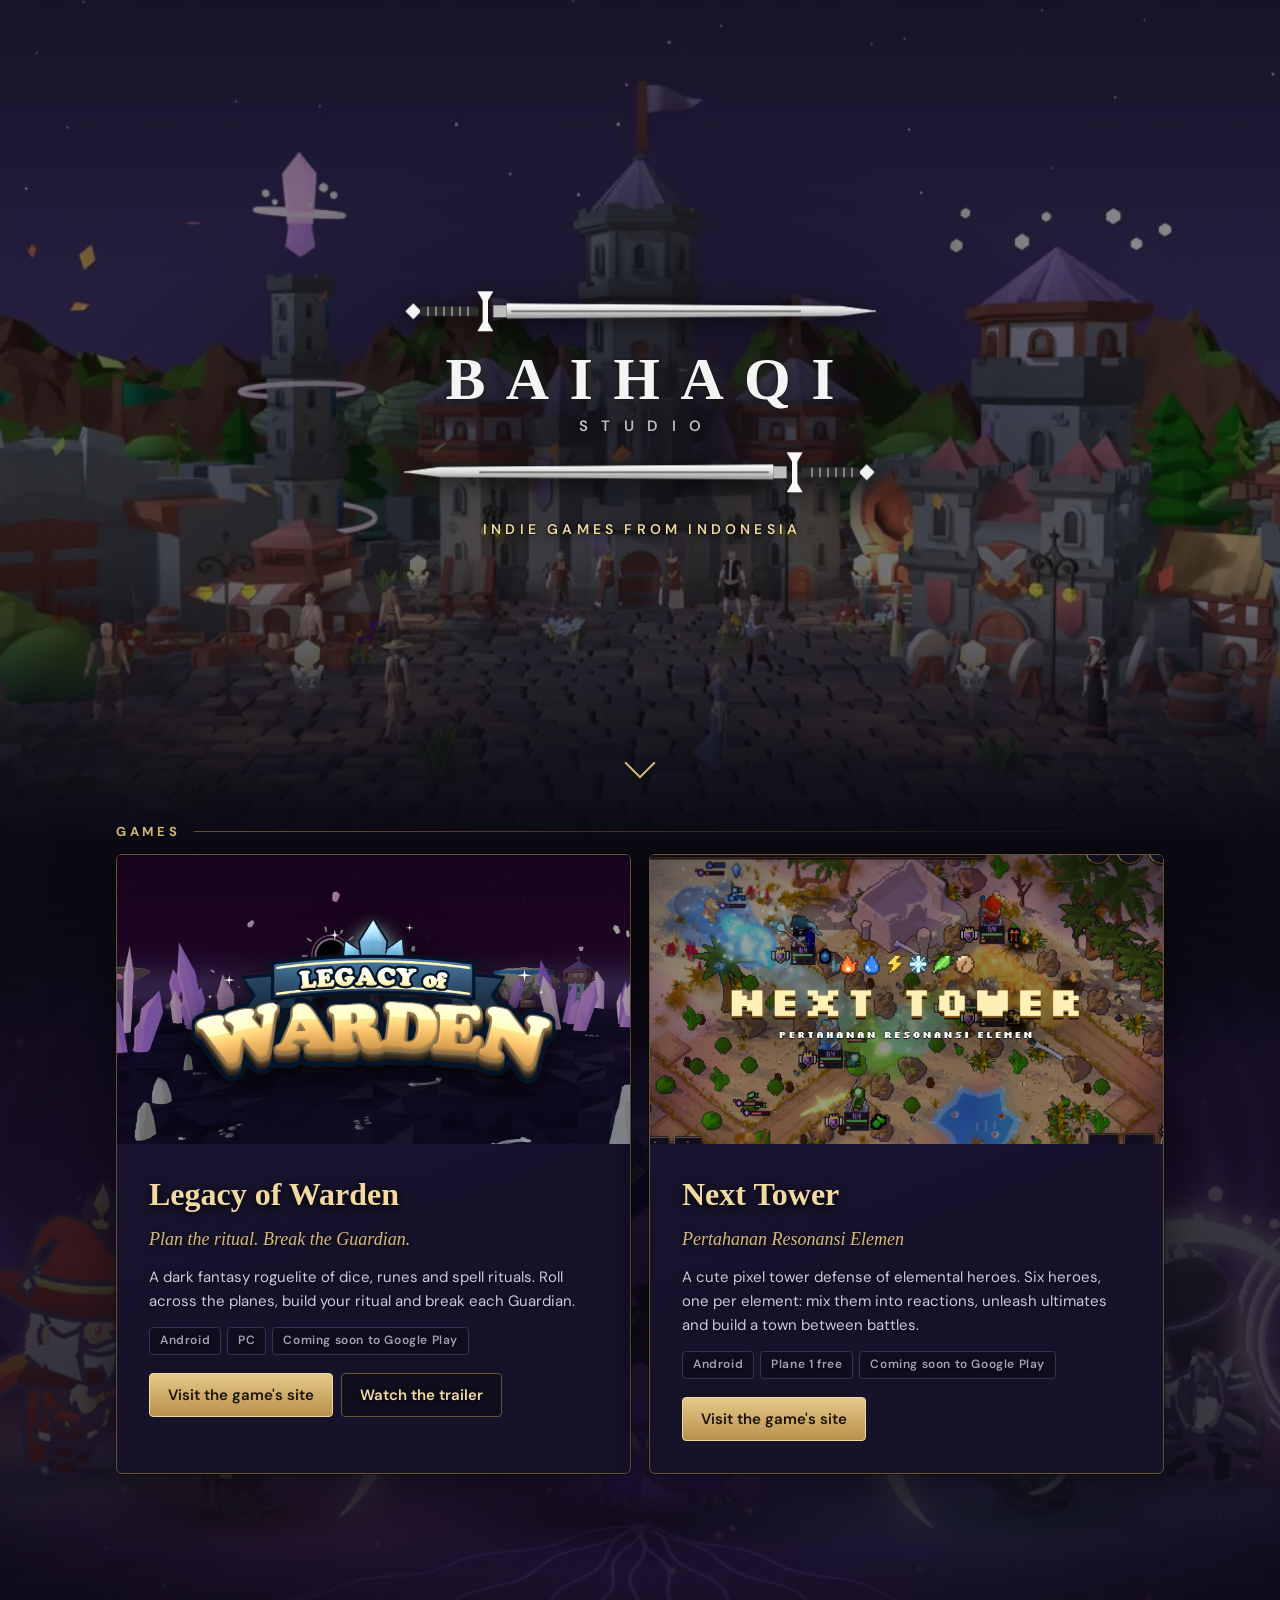
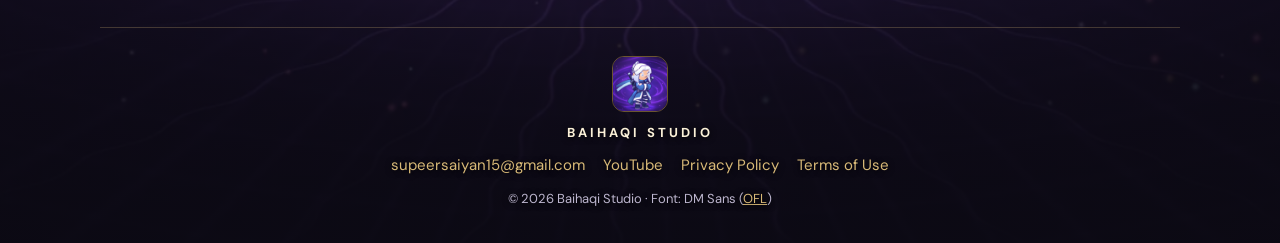
==== index.html @ f543f9a0 "Next Tower joins the games: a second card linking to its site The card shows a Plane 2 battle under " ====
<!doctype html>
<html lang="en">
<head>
<meta charset="utf-8">
<meta name="viewport" content="width=device-width, initial-scale=1, viewport-fit=cover">
<title>Baihaqi Studio</title>
<meta name="description" content="Baihaqi Studio is a solo indie game studio from Indonesia, the maker of Legacy of Warden, a dark fantasy roguelite of dice, runes and spell rituals for Android and PC, and Next Tower, a cute pixel tower defense of elemental heroes.">
<link rel="canonical" href="https://fighterloo.github.io/">
<meta name="theme-color" content="#0c0a14">
<meta property="og:site_name" content="Baihaqi Studio">
<meta property="og:title" content="Baihaqi Studio">
<meta property="og:description" content="A solo indie game studio from Indonesia, the maker of Legacy of Warden and Next Tower.">
<meta property="og:image" content="https://fighterloo.github.io/img/share.jpg">
<meta property="og:image:width" content="1200">
<meta property="og:image:height" content="630">
<meta property="og:url" content="https://fighterloo.github.io/">
<meta property="og:type" content="website">
<meta name="twitter:card" content="summary_large_image">
<meta name="twitter:title" content="Baihaqi Studio">
<meta name="twitter:image" content="https://fighterloo.github.io/img/share.jpg">
<link rel="icon" href="/favicon.ico" sizes="any">
<link rel="icon" href="/favicon-48x48.png" type="image/png" sizes="48x48">
<link rel="icon" href="/favicon-192x192.png" type="image/png" sizes="192x192">
<link rel="apple-touch-icon" href="/apple-touch-icon.png">
<link rel="preload" href="fonts/dmsans.woff2" as="font" type="font/woff2" crossorigin>
<link rel="stylesheet" href="css/site.css?v=202610311">
<script type="application/ld+json">
{
 "@context": "https://schema.org",
 "@graph": [
  {
   "@type": "WebSite",
   "@id": "https://fighterloo.github.io/#website",
   "name": "Baihaqi Studio",
   "url": "https://fighterloo.github.io/",
   "publisher": {"@id": "https://fighterloo.github.io/#org"}
  },
  {
   "@type": "Organization",
   "@id": "https://fighterloo.github.io/#org",
   "name": "Baihaqi Studio",
   "url": "https://fighterloo.github.io/",
   "logo": "https://fighterloo.github.io/img/logo.png",
   "email": "supeersaiyan15@gmail.com",
   "description": "A solo indie game studio from Indonesia.",
   "location": {"@type": "Place", "address": {"@type": "PostalAddress", "addressCountry": "ID"}},
   "sameAs": ["https://www.youtube.com/@baihaqimahbub15"]
  },
  {
   "@type": "VideoGame",
   "name": "Legacy of Warden",
   "url": "https://fighterloo.github.io/legacy-of-warden-site/",
   "image": "https://fighterloo.github.io/legacy-of-warden-site/img/art/share.jpg",
   "description": "Plan the ritual, break the Guardian. A dark fantasy roguelite of spells, runes and dice for Android and PC.",
   "gamePlatform": ["Android", "PC"],
   "author": {"@id": "https://fighterloo.github.io/#org"},
   "publisher": {"@id": "https://fighterloo.github.io/#org"}
  },
  {
   "@type": "VideoGame",
   "name": "Next Tower",
   "url": "https://fighterloo.github.io/next-tower-site/",
   "image": "https://fighterloo.github.io/next-tower-site/img/share.jpg",
   "description": "A cute pixel tower defense of elemental heroes: six heroes, one per element, element reactions, ultimates and a town to build.",
   "gamePlatform": ["Android"],
   "author": {"@id": "https://fighterloo.github.io/#org"},
   "publisher": {"@id": "https://fighterloo.github.io/#org"}
  }
 ]
}
</script>
</head>
<body>

<header class="hero lay-a">
  <video class="hero-art" src="media/moonhaven-loop.mp4" poster="img/moonhaven.webp" autoplay muted loop playsinline preload="auto" aria-hidden="true"></video>
  <div class="hero-text">
    <svg class="sword" viewBox="0 0 360 36" aria-hidden="true"><defs>
      <linearGradient id="sw1-steel" x1="0" y1="0" x2="0" y2="1"><stop offset="0" stop-color="#ffffff"/><stop offset=".5" stop-color="#d9d9d9"/><stop offset="1" stop-color="#8c8c8c"/></linearGradient>
      <linearGradient id="sw1-shine" x1="0" y1="0" x2="1" y2="0"><stop offset="0" stop-color="#fff" stop-opacity="0"/><stop offset=".5" stop-color="#fff" stop-opacity=".95"/><stop offset="1" stop-color="#fff" stop-opacity="0"/></linearGradient>
      <clipPath id="sw1-blade"><path d="M80 12.5 330 14.5 357 18 330 21.5 80 23.5Z"/></clipPath></defs>
      <g>
      <path d="M4 18 10 12 16 18 10 24Z" fill="#f2f2f2"/><rect x="15" y="14.5" width="44" height="7" rx="2" fill="#2e2e2e"/>
      <path d="M21 14.5v7M27 14.5v7M33 14.5v7M39 14.5v7M45 14.5v7M51 14.5v7" stroke="#8a8a8a" stroke-width="1.4"/>
      <path d="M58 3h12l-4 7v16l4 7H58l4-7V10Z" fill="#fafafa"/><rect x="70" y="13.5" width="10" height="9" fill="#bdbdbd"/>
      <path d="M80 12.5 330 14.5 357 18 330 21.5 80 23.5Z" fill="url(#sw1-steel)"/>
      <path d="M84 18H300" stroke="#7a7a7a" stroke-width="1.6" stroke-linecap="round"/><path d="M80 12.5 330 14.5 357 18" fill="none" stroke="#fff" stroke-width=".8"/>
      <g clip-path="url(#sw1-blade)"><rect class="glint" x="20" y="0" width="60" height="36" fill="url(#sw1-shine)"/></g></g></svg>
    <h1><span class="mark-name">Baihaqi</span> <span class="mark-sub">Studio</span></h1>
    <svg class="sword sword-r" viewBox="0 0 360 36" aria-hidden="true"><defs>
      <linearGradient id="sw2-steel" x1="0" y1="0" x2="0" y2="1"><stop offset="0" stop-color="#ffffff"/><stop offset=".5" stop-color="#d9d9d9"/><stop offset="1" stop-color="#8c8c8c"/></linearGradient>
      <linearGradient id="sw2-shine" x1="0" y1="0" x2="1" y2="0"><stop offset="0" stop-color="#fff" stop-opacity="0"/><stop offset=".5" stop-color="#fff" stop-opacity=".95"/><stop offset="1" stop-color="#fff" stop-opacity="0"/></linearGradient>
      <clipPath id="sw2-blade"><path d="M80 12.5 330 14.5 357 18 330 21.5 80 23.5Z"/></clipPath></defs>
      <g transform="matrix(-1 0 0 1 360 0)">
      <path d="M4 18 10 12 16 18 10 24Z" fill="#f2f2f2"/><rect x="15" y="14.5" width="44" height="7" rx="2" fill="#2e2e2e"/>
      <path d="M21 14.5v7M27 14.5v7M33 14.5v7M39 14.5v7M45 14.5v7M51 14.5v7" stroke="#8a8a8a" stroke-width="1.4"/>
      <path d="M58 3h12l-4 7v16l4 7H58l4-7V10Z" fill="#fafafa"/><rect x="70" y="13.5" width="10" height="9" fill="#bdbdbd"/>
      <path d="M80 12.5 330 14.5 357 18 330 21.5 80 23.5Z" fill="url(#sw2-steel)"/>
      <path d="M84 18H300" stroke="#7a7a7a" stroke-width="1.6" stroke-linecap="round"/><path d="M80 12.5 330 14.5 357 18" fill="none" stroke="#fff" stroke-width=".8"/>
      <g clip-path="url(#sw2-blade)"><rect class="glint" x="20" y="0" width="60" height="36" fill="url(#sw2-shine)"/></g></g></svg>
    <p>Indie games from Indonesia</p>
  </div>
  <a class="hero-down" href="#games" aria-label="Down to the games"></a>
</header>

<div class="lower">
<main>
  <section class="games-sec" id="games" aria-labelledby="games-title">
    <h2 class="label" id="games-title">Games</h2>
    <ul class="games">
      <li class="game">
        <a class="game-art" href="https://fighterloo.github.io/legacy-of-warden-site/" tabindex="-1" aria-hidden="true">
          <img class="game-bg" src="img/game-art.webp" alt="" width="1600" height="928" loading="lazy">
          <img class="game-logo" src="img/game-logo.webp" alt="" width="1200" height="587" loading="lazy">
        </a>
        <div class="game-body">
          <h3><a href="https://fighterloo.github.io/legacy-of-warden-site/">Legacy of Warden</a></h3>
          <p class="game-tag">Plan the ritual. Break the Guardian.</p>
          <p>A dark fantasy roguelite of dice, runes and spell rituals. Roll across the planes, build your ritual and break each Guardian.</p>
          <ul class="facts"><li>Android</li><li>PC</li><li>Coming soon to Google Play</li></ul>
          <div class="game-cta">
            <a class="btn btn-gold" href="https://fighterloo.github.io/legacy-of-warden-site/">Visit the game's site</a>
            <a class="btn" href="https://www.youtube.com/watch?v=ZIGFAp2W-pY" target="_blank" rel="noopener">Watch the trailer</a>
          </div>
        </div>
      </li>
      <li class="game">
        <a class="game-art" href="https://fighterloo.github.io/next-tower-site/" tabindex="-1" aria-hidden="true">
          <img class="game-bg" src="img/nt-art.webp" alt="" width="1600" height="900" loading="lazy">
          <img class="game-logo" src="img/nt-logo.webp" alt="" width="1200" height="327" loading="lazy">
        </a>
        <div class="game-body">
          <h3><a href="https://fighterloo.github.io/next-tower-site/">Next Tower</a></h3>
          <p class="game-tag">Pertahanan Resonansi Elemen</p>
          <p>A cute pixel tower defense of elemental heroes. Six heroes, one per element: mix them into reactions, unleash ultimates and build a town between battles.</p>
          <ul class="facts"><li>Android</li><li>Plane 1 free</li><li>Coming soon to Google Play</li></ul>
          <div class="game-cta">
            <a class="btn btn-gold" href="https://fighterloo.github.io/next-tower-site/">Visit the game's site</a>
          </div>
        </div>
      </li>
    </ul>
  </section>
</main>

<footer class="foot">
  <img src="img/logo.png" alt="" width="56" height="56" loading="lazy">
  <p class="foot-name">Baihaqi Studio</p>
  <p class="foot-links">
    <a href="mailto:supeersaiyan15@gmail.com">supeersaiyan15@gmail.com</a>
    <a href="https://www.youtube.com/@baihaqimahbub15" target="_blank" rel="noopener me">YouTube</a>
    <a href="https://fighterloo.github.io/legacy-of-warden-site/privacy.html">Privacy Policy</a>
    <a href="https://fighterloo.github.io/legacy-of-warden-site/terms.html">Terms of Use</a>
  </p>
  <p class="fine">© 2026 Baihaqi Studio · Font: DM Sans (<a href="fonts/dmsans-OFL.txt">OFL</a>)</p>
</footer>
</div>

</body>
</html>
---- css/site.css ----
/* Baihaqi Studio: the game site's navy and gold, with the violet of the YouTube banner */
@font-face{font-family:'DM Sans';src:url(../fonts/dmsans.woff2) format('woff2');font-weight:100 900;font-display:swap}
:root{
  --bg:#0c0a14;--panel:#16122a;--line:#3a3150;--line-gold:#6b5530;
  --ink:#e9e7ef;--mute:#a59fb8;--gold:#d9ba78;--gold-hi:#f1d9a0;--cream:#fbf1d8;
  --serif:Georgia,'Times New Roman',serif;--sans:'DM Sans',system-ui,sans-serif;
  --gut:16px;--max:1080px;--r:6px;
}
*{box-sizing:border-box}
html{-webkit-text-size-adjust:100%;overflow-x:clip}
body{margin:0;background:var(--bg);color:var(--ink);font:400 16px/1.6 var(--sans);overflow-x:clip}
img{max-width:100%;display:block}
a{color:var(--gold)}
h1,h2,h3,p{margin:0}
:focus-visible{outline:2px solid var(--gold);outline-offset:2px}

/* Hero: Moonhaven at night (the game site's loop, leaves drifting) under the game's studio splash (transitions.js boot,
   boot.css): a sword slides in from the left above BAIHAQI, one from the right below it, then a glint runs down both blades */
.hero{position:relative;height:clamp(420px,50vw,640px);overflow:hidden;isolation:isolate;background:#0c0a14 url(../img/moonhaven.webp) 50% 40%/cover}
.hero-art{position:absolute;inset:0;width:100%;height:100%;object-fit:cover;object-position:50% 40%;z-index:-2;filter:brightness(.62) saturate(.9)}
.hero::after{content:"";position:absolute;inset:0;z-index:-1;background:radial-gradient(ellipse 58% 40% at 50% 27%,rgba(8,7,14,.62),transparent 78%),linear-gradient(180deg,rgba(12,10,20,.55) 0%,rgba(12,10,20,.15) 45%,rgba(12,10,20,0) 54%,rgba(12,10,20,.7) 72%,var(--bg) 88%)}
.hero-text{position:absolute;left:0;right:0;top:clamp(28px,5vw,72px);padding:0 var(--gut);display:flex;flex-direction:column;align-items:center;text-align:center}
.sword{display:block;width:min(84vw,480px);height:auto;opacity:0;transform:translateX(-62vw);animation:slide 1.9s .2s cubic-bezier(.16,.84,.24,1) forwards;filter:drop-shadow(0 4px 10px rgba(0,0,0,.75))}
.sword-r{transform:translateX(62vw);animation-delay:.45s}
.hero h1+.sword{margin-top:clamp(8px,1.4vw,14px)}
.hero-text>.sword:first-child{margin-bottom:clamp(8px,1.4vw,14px)}
.glint{animation:glint 1.6s 2.3s ease-in-out forwards}
.hero h1{display:flex;flex-direction:column;align-items:center;gap:clamp(6px,1vw,10px)}
.mark-name{font:700 clamp(30px,5.6vw,60px)/1 var(--serif);letter-spacing:.34em;padding-left:.34em;text-transform:uppercase;color:#f4f4f4;white-space:nowrap;text-shadow:0 0 18px rgba(255,255,255,.18),0 2px 12px rgba(0,0,0,.95),0 0 2px #000;opacity:0;transform:translateY(8px);animation:rise 1.1s 1.3s ease-out forwards}
.mark-sub{font:600 clamp(11px,1.4vw,15px)/1 var(--sans);letter-spacing:.9em;padding-left:.9em;text-transform:uppercase;color:#bdbdbd;text-shadow:0 1px 8px #000;opacity:0;animation:fade 1s 1.8s forwards}
.hero-text p{margin-top:clamp(14px,2vw,22px);font-size:clamp(11px,1.3vw,14px);font-weight:600;letter-spacing:.3em;padding-left:.3em;text-transform:uppercase;color:var(--gold-hi);text-shadow:0 1px 8px #000,0 0 2px #000;opacity:0;animation:fade 1s 2.4s forwards}
@keyframes slide{to{opacity:1;transform:none}}
@keyframes glint{to{transform:translateX(340px)}}
@keyframes rise{to{opacity:1;transform:none}}
@keyframes fade{to{opacity:1}}
@media (prefers-reduced-motion:reduce){.sword,.mark-name,.mark-sub,.hero-text p{animation:none;opacity:1;transform:none}.glint{animation:none}.hero-art{display:none}}

/* The header fills the screen (user picked layout A, 31 Oct 2026), the splash sits in its middle over the town, an arrow points down to the games */
.hero.lay-a{height:100vh;height:100svh;min-height:520px;max-height:980px}
.lay-a .hero-text{top:46%;transform:translateY(-50%)}
.lay-a::after{background:radial-gradient(ellipse 60% 38% at 50% 46%,rgba(8,7,14,.6),transparent 78%),linear-gradient(180deg,rgba(12,10,20,.45) 0%,rgba(12,10,20,.1) 30%,rgba(12,10,20,.1) 62%,rgba(12,10,20,.75) 82%,var(--bg) 94%)}
/* Down arrow to the games */
.lay-a .hero-down{display:block;position:absolute;left:50%;bottom:clamp(110px,14vh,150px);width:22px;height:22px;margin-left:-11px;border-right:2px solid var(--gold);border-bottom:2px solid var(--gold);transform:rotate(45deg);opacity:0;animation:fade .8s 2.8s forwards,bob 2s 3.6s ease-in-out infinite}
@keyframes bob{0%,100%{transform:rotate(45deg) translate(0,0)}50%{transform:rotate(45deg) translate(5px,5px)}}
@media (prefers-reduced-motion:reduce){.lay-a .hero-down{animation:none;opacity:1}}

/* Everything under the hero sits on the YouTube banner (heroes against a boss), faded in from the page colour */
.lower{position:relative;isolation:isolate;padding-bottom:1px}
.lower::before{content:"";position:absolute;inset:0;z-index:-1;background:linear-gradient(180deg,var(--bg) 0%,rgba(12,10,20,.8) 36%,rgba(12,10,20,.78) 62%,rgba(12,10,20,.92) 100%),url(../img/banner.webp) 50% 62%/cover no-repeat;-webkit-mask-image:linear-gradient(180deg,transparent 0,#000 220px);mask-image:linear-gradient(180deg,transparent 0,#000 220px)}

/* Games: a list; a lone game gets the wide card, more games fall into a grid */
.games-sec{position:relative;max-width:var(--max);margin:clamp(-96px,-6vw,-40px) auto 0;padding:0 var(--gut)}
.label{display:flex;align-items:center;gap:14px;margin-bottom:14px;font:700 13px var(--sans);letter-spacing:.28em;text-transform:uppercase;color:var(--gold);text-shadow:0 1px 6px #000}
.label::after{content:"";flex:1;height:1px;background:linear-gradient(90deg,var(--line-gold),transparent)}
.games{list-style:none;padding:0;margin:0;display:grid;grid-template-columns:repeat(auto-fill,minmax(min(100%,340px),1fr));gap:18px}
.game{display:flex;flex-direction:column;background:linear-gradient(160deg,#1d1736,var(--panel) 60%);border:1px solid var(--line-gold);border-radius:var(--r);overflow:hidden;box-shadow:0 24px 60px rgba(0,0,0,.55),0 0 0 1px rgba(0,0,0,.4)}
.games .game:only-child{grid-column:1/-1}
@media (min-width:820px){.games .game:only-child{display:grid;grid-template-columns:1.35fr 1fr}}
.game-art{position:relative;display:grid;place-items:center;aspect-ratio:16/9;overflow:hidden;background:#000}
@media (min-width:820px){.game:only-child .game-art{aspect-ratio:auto;min-height:240px}}
.game-bg{position:absolute;inset:0;width:100%;height:100%;object-fit:cover;object-position:50% 45%;filter:brightness(.62);transition:transform 1.4s cubic-bezier(.2,.8,.2,1),filter .4s}
.game-logo{position:relative;width:74%;height:auto;filter:drop-shadow(0 10px 22px rgba(0,0,0,.75));transition:transform .6s cubic-bezier(.2,.8,.2,1)}
.game:hover .game-bg{transform:scale(1.05);filter:brightness(.74)}
.game:hover .game-logo{transform:scale(1.03)}
.game-body{display:flex;flex-direction:column;gap:12px;padding:clamp(18px,3vw,32px)}
.game-body{text-shadow:0 1px 4px rgba(0,0,0,.85)}
.game h3{font:700 clamp(24px,3.2vw,32px)/1.15 var(--serif);color:var(--gold-hi);text-shadow:0 2px 10px #000}
.game h3 a{color:inherit;text-decoration:none}
.game-tag{font-family:var(--serif);font-style:italic;font-size:18px;color:var(--gold)}
.game-body>p:not(.game-tag){color:#cfc9dc;font-size:15px}
.facts{list-style:none;padding:0;margin:2px 0 0;display:flex;flex-wrap:wrap;gap:6px}
.facts li{padding:3px 10px;border:1px solid var(--line);background:rgba(12,10,20,.55);color:var(--mute);font-size:12px;font-weight:600;letter-spacing:.05em;border-radius:4px}
.game-cta{display:flex;flex-wrap:wrap;gap:8px;margin-top:6px}
@media (max-width:480px){.game-cta .btn{flex:1 1 100%}}

/* Buttons: 1 px edges, no circles */
.btn{display:inline-flex;align-items:center;justify-content:center;min-height:44px;padding:0 18px;border:1px solid var(--line-gold);background:rgba(12,10,20,.6);color:var(--gold-hi);font:600 15px var(--sans);text-decoration:none;border-radius:4px;touch-action:manipulation;transition:background .15s,border-color .15s}
.btn:hover{border-color:var(--gold);background:rgba(36,30,54,.9)}
.btn-gold{background:linear-gradient(180deg,#e6c98a,#b8904a);color:#1c1408;border-color:#f1d9a0;text-shadow:none}
.btn-gold:hover{background:linear-gradient(180deg,#f1d9a0,#c79d55)}

/* Footer */
.foot{max-width:var(--max);margin:clamp(72px,12vw,180px) auto 0;padding:28px var(--gut) calc(32px + env(safe-area-inset-bottom));display:flex;flex-direction:column;align-items:center;text-align:center;gap:8px;border-top:1px solid rgba(217,186,120,.25)}
.foot img{width:56px;height:56px;border-radius:12px;border:1px solid var(--line-gold)}
.foot-name{font:700 13px var(--sans);letter-spacing:.24em;text-transform:uppercase;color:var(--cream);margin-top:4px}
.foot{text-shadow:0 1px 6px #000}
.foot-links{display:flex;flex-wrap:wrap;justify-content:center;gap:6px 18px;margin-top:4px;font-size:15px}
.foot-links a{text-decoration:none;overflow-wrap:anywhere}
.foot-links a:hover{text-decoration:underline}
.fine{color:#bdb6cf;font-size:13px;margin-top:4px}

/* 404 */
.lost{min-height:70vh;display:grid;place-items:center;text-align:center;padding:48px var(--gut)}
.lost h2{font:700 32px var(--serif);color:var(--gold-hi)}
.lost p{color:var(--mute);margin:12px 0 22px}
.lost .btn{margin:4px}
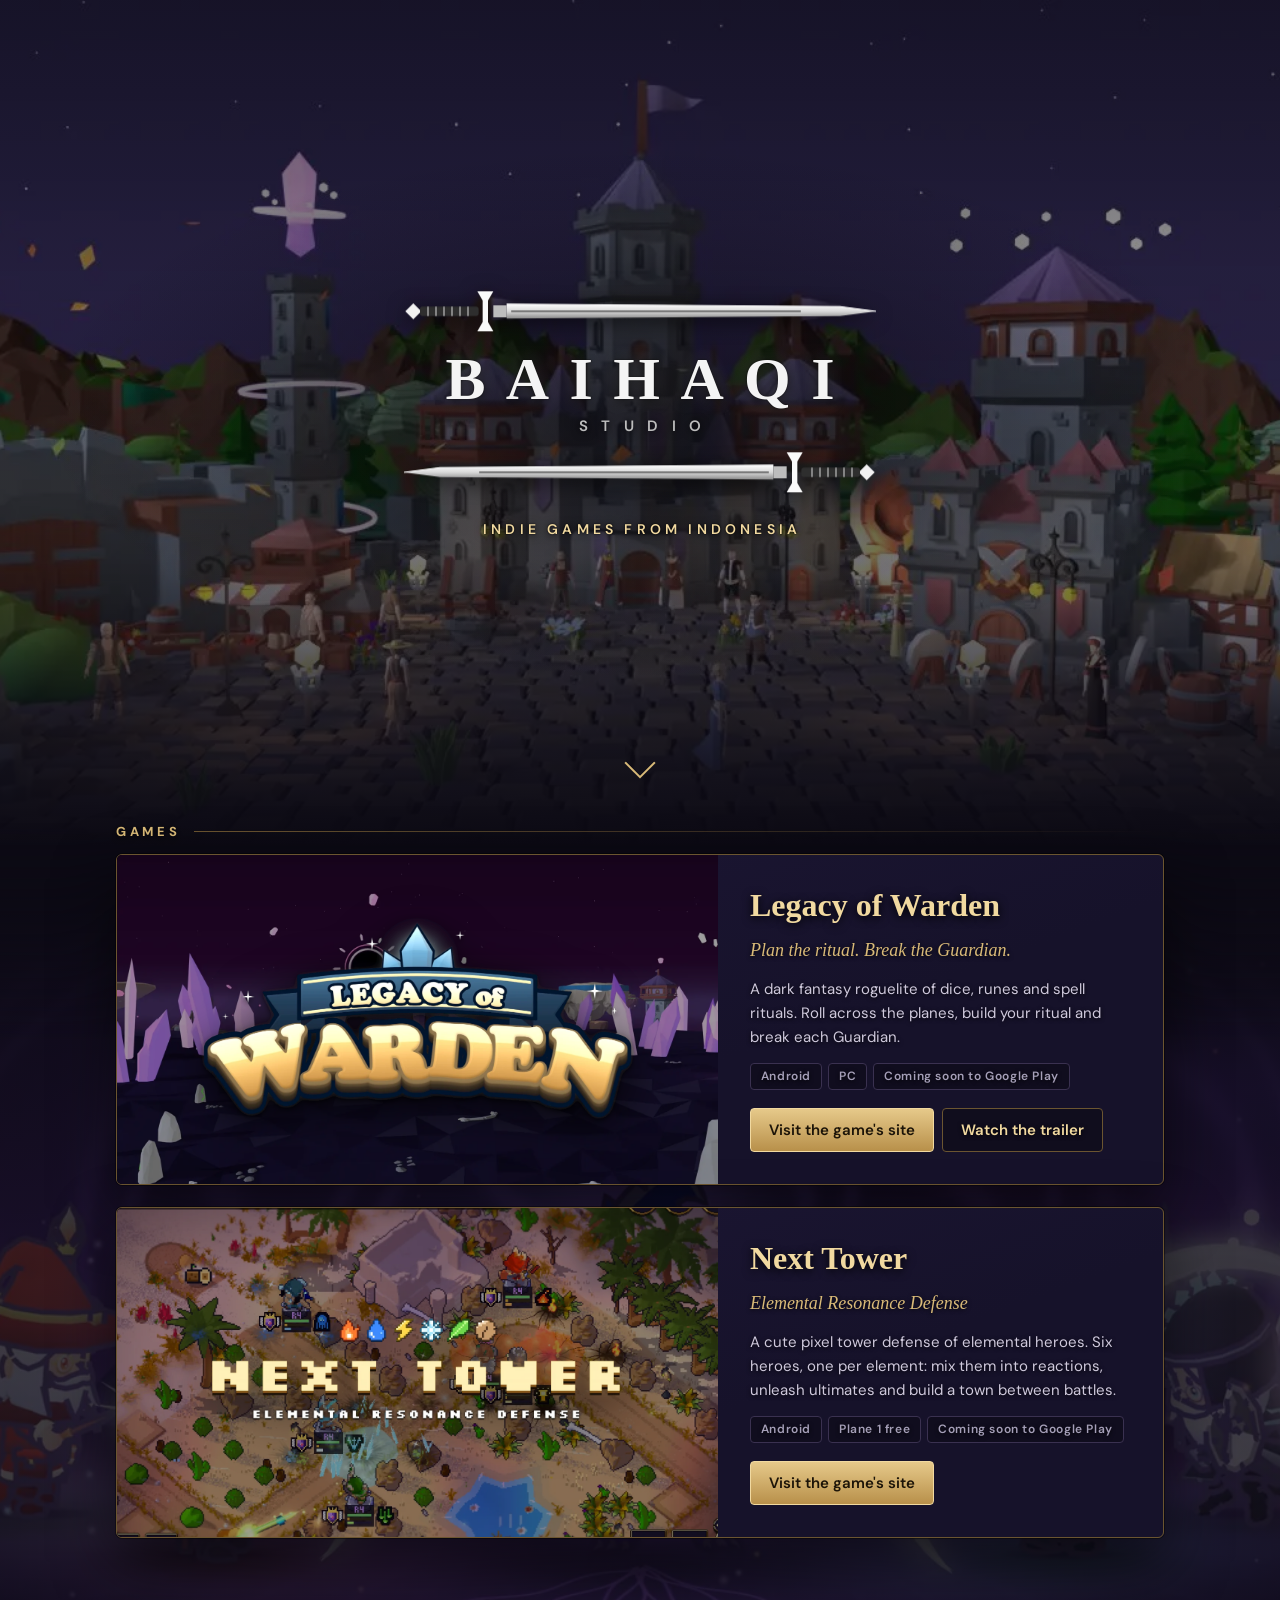
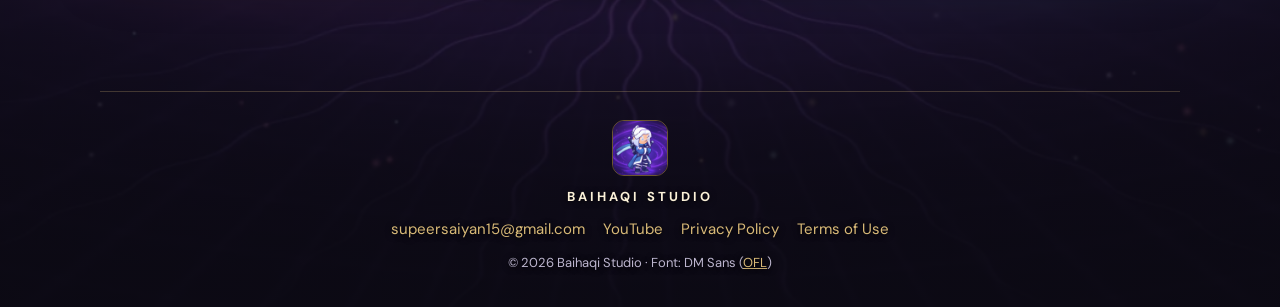
==== commit 031e38dd: "Games stack one under another; the Next Tower card in English Each game gets the wide card (art left" ====
--- a/index.html
+++ b/index.html
@@ -23,7 +23,7 @@
 <link rel="icon" href="/favicon-192x192.png" type="image/png" sizes="192x192">
 <link rel="apple-touch-icon" href="/apple-touch-icon.png">
 <link rel="preload" href="fonts/dmsans.woff2" as="font" type="font/woff2" crossorigin>
-<link rel="stylesheet" href="css/site.css?v=202610311">
+<link rel="stylesheet" href="css/site.css?v=202611051">
 <script type="application/ld+json">
 {
  "@context": "https://schema.org",
@@ -127,11 +127,11 @@
       <li class="game">
         <a class="game-art" href="https://fighterloo.github.io/next-tower-site/" tabindex="-1" aria-hidden="true">
           <img class="game-bg" src="img/nt-art.webp" alt="" width="1600" height="900" loading="lazy">
-          <img class="game-logo" src="img/nt-logo.webp" alt="" width="1200" height="327" loading="lazy">
+          <img class="game-logo" src="img/nt-logo.webp" alt="" width="1200" height="332" loading="lazy">
         </a>
         <div class="game-body">
           <h3><a href="https://fighterloo.github.io/next-tower-site/">Next Tower</a></h3>
-          <p class="game-tag">Pertahanan Resonansi Elemen</p>
+          <p class="game-tag">Elemental Resonance Defense</p>
           <p>A cute pixel tower defense of elemental heroes. Six heroes, one per element: mix them into reactions, unleash ultimates and build a town between battles.</p>
           <ul class="facts"><li>Android</li><li>Plane 1 free</li><li>Coming soon to Google Play</li></ul>
           <div class="game-cta">
--- a/css/site.css
+++ b/css/site.css
@@ -48,16 +48,15 @@
 .lower{position:relative;isolation:isolate;padding-bottom:1px}
 .lower::before{content:"";position:absolute;inset:0;z-index:-1;background:linear-gradient(180deg,var(--bg) 0%,rgba(12,10,20,.8) 36%,rgba(12,10,20,.78) 62%,rgba(12,10,20,.92) 100%),url(../img/banner.webp) 50% 62%/cover no-repeat;-webkit-mask-image:linear-gradient(180deg,transparent 0,#000 220px);mask-image:linear-gradient(180deg,transparent 0,#000 220px)}
 
-/* Games: a list; a lone game gets the wide card, more games fall into a grid */
+/* Games: a list, one wide card under another (user, 5 Nov 2026: Next Tower below Legacy of Warden) */
 .games-sec{position:relative;max-width:var(--max);margin:clamp(-96px,-6vw,-40px) auto 0;padding:0 var(--gut)}
 .label{display:flex;align-items:center;gap:14px;margin-bottom:14px;font:700 13px var(--sans);letter-spacing:.28em;text-transform:uppercase;color:var(--gold);text-shadow:0 1px 6px #000}
 .label::after{content:"";flex:1;height:1px;background:linear-gradient(90deg,var(--line-gold),transparent)}
-.games{list-style:none;padding:0;margin:0;display:grid;grid-template-columns:repeat(auto-fill,minmax(min(100%,340px),1fr));gap:18px}
+.games{list-style:none;padding:0;margin:0;display:grid;grid-template-columns:1fr;gap:22px}
 .game{display:flex;flex-direction:column;background:linear-gradient(160deg,#1d1736,var(--panel) 60%);border:1px solid var(--line-gold);border-radius:var(--r);overflow:hidden;box-shadow:0 24px 60px rgba(0,0,0,.55),0 0 0 1px rgba(0,0,0,.4)}
-.games .game:only-child{grid-column:1/-1}
-@media (min-width:820px){.games .game:only-child{display:grid;grid-template-columns:1.35fr 1fr}}
+@media (min-width:820px){.games .game{display:grid;grid-template-columns:1.35fr 1fr}}
 .game-art{position:relative;display:grid;place-items:center;aspect-ratio:16/9;overflow:hidden;background:#000}
-@media (min-width:820px){.game:only-child .game-art{aspect-ratio:auto;min-height:240px}}
+@media (min-width:820px){.games .game-art{aspect-ratio:auto;min-height:240px}}
 .game-bg{position:absolute;inset:0;width:100%;height:100%;object-fit:cover;object-position:50% 45%;filter:brightness(.62);transition:transform 1.4s cubic-bezier(.2,.8,.2,1),filter .4s}
 .game-logo{position:relative;width:74%;height:auto;filter:drop-shadow(0 10px 22px rgba(0,0,0,.75));transition:transform .6s cubic-bezier(.2,.8,.2,1)}
 .game:hover .game-bg{transform:scale(1.05);filter:brightness(.74)}
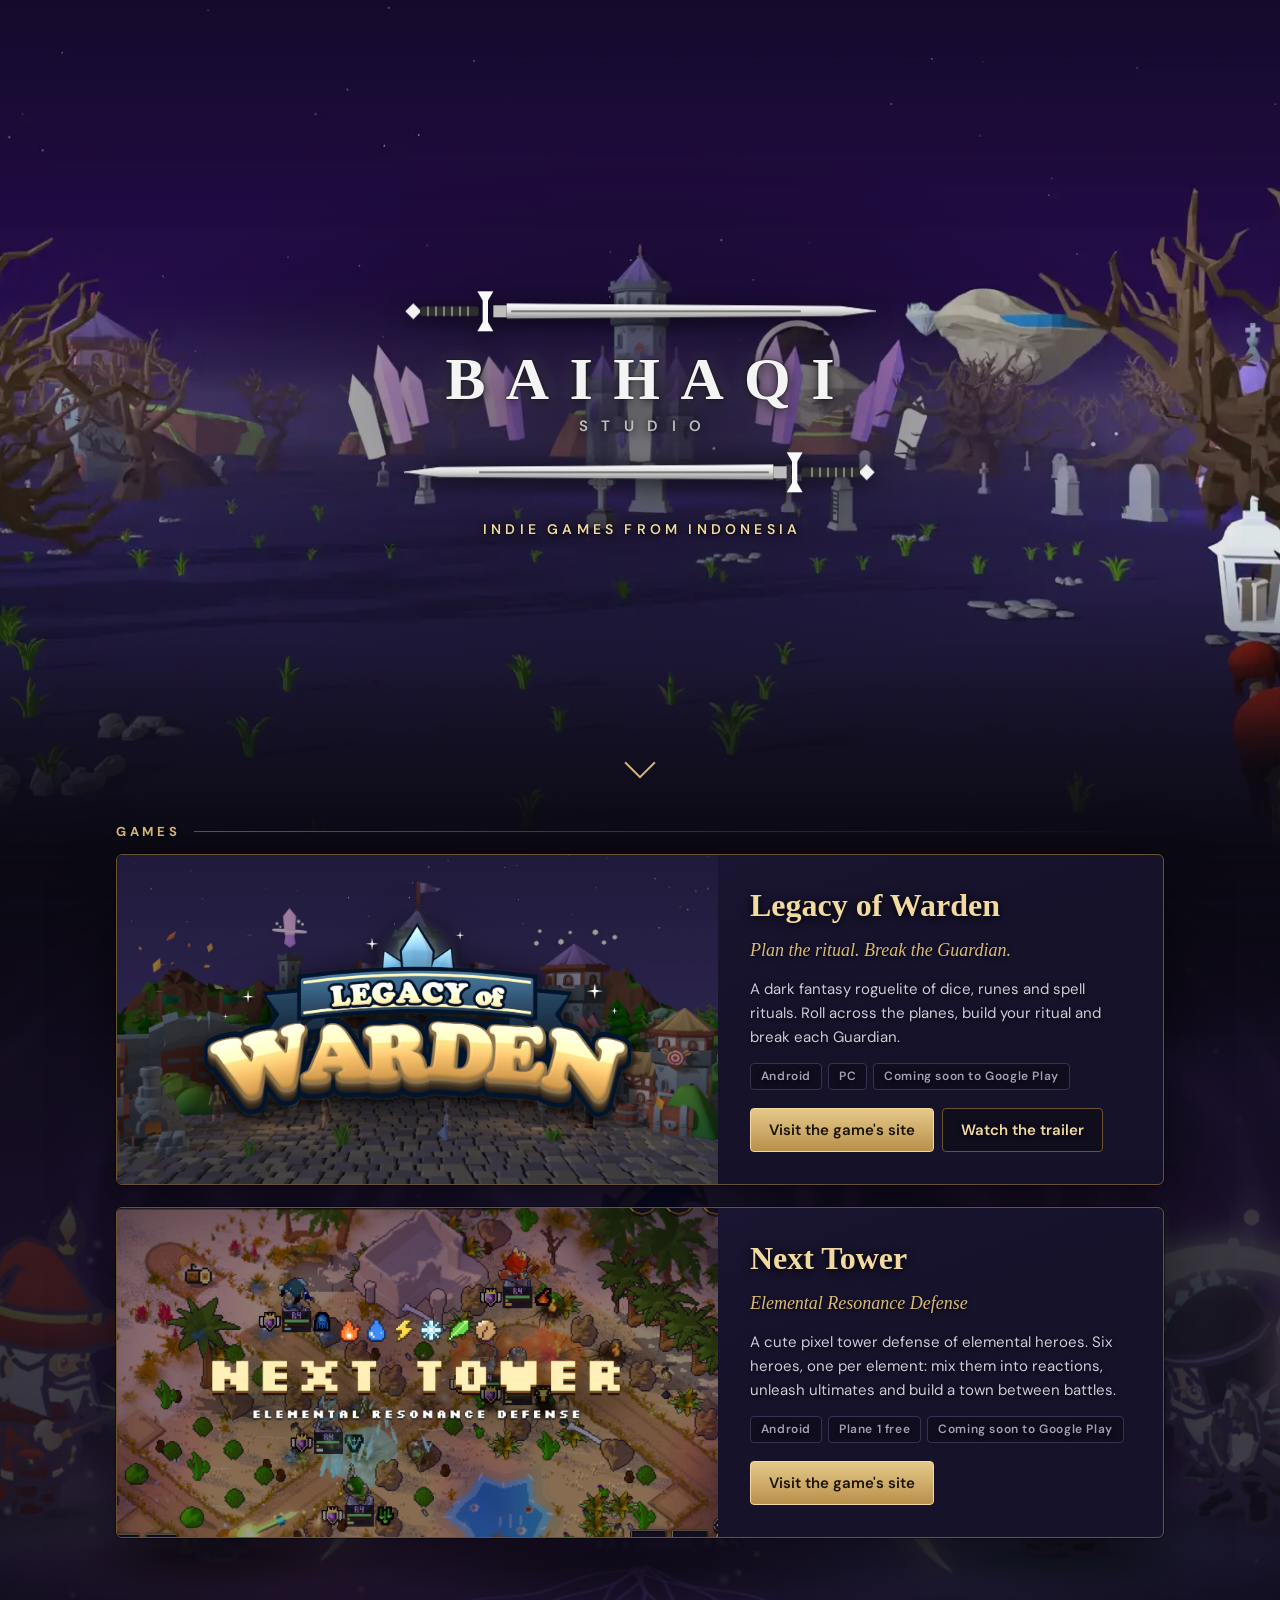
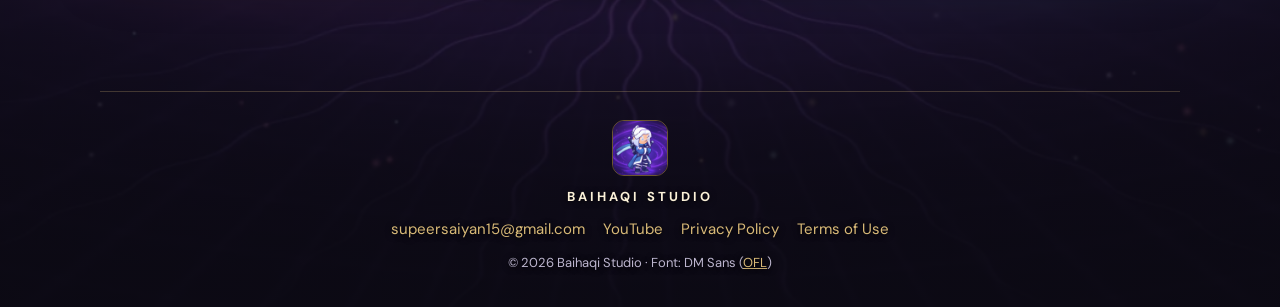
==== commit 199d8f02: "Header shows the studio's worlds in turn; Moonhaven's loop moves into the Warden card Behind the swo" ====
--- a/index.html
+++ b/index.html
@@ -23,7 +23,7 @@
 <link rel="icon" href="/favicon-192x192.png" type="image/png" sizes="192x192">
 <link rel="apple-touch-icon" href="/apple-touch-icon.png">
 <link rel="preload" href="fonts/dmsans.woff2" as="font" type="font/woff2" crossorigin>
-<link rel="stylesheet" href="css/site.css?v=202611051">
+<link rel="stylesheet" href="css/site.css?v=202611053">
 <script type="application/ld+json">
 {
  "@context": "https://schema.org",
@@ -73,7 +73,7 @@
 <body>
 
 <header class="hero lay-a">
-  <video class="hero-art" src="media/moonhaven-loop.mp4" poster="img/moonhaven.webp" autoplay muted loop playsinline preload="auto" aria-hidden="true"></video>
+  <div class="hero-art slides" aria-hidden="true"><i style="--i:0;background-image:url(img/head-warden-1.webp)"></i><i style="--i:1;background-image:url(img/head-tower-1.webp)"></i><i style="--i:2;background-image:url(img/head-warden-2.webp)"></i><i style="--i:3;background-image:url(img/head-tower-2.webp)"></i></div>
   <div class="hero-text">
     <svg class="sword" viewBox="0 0 360 36" aria-hidden="true"><defs>
       <linearGradient id="sw1-steel" x1="0" y1="0" x2="0" y2="1"><stop offset="0" stop-color="#ffffff"/><stop offset=".5" stop-color="#d9d9d9"/><stop offset="1" stop-color="#8c8c8c"/></linearGradient>
@@ -110,7 +110,7 @@
     <ul class="games">
       <li class="game">
         <a class="game-art" href="https://fighterloo.github.io/legacy-of-warden-site/" tabindex="-1" aria-hidden="true">
-          <img class="game-bg" src="img/game-art.webp" alt="" width="1600" height="928" loading="lazy">
+          <video class="game-bg" src="media/moonhaven-loop.mp4" poster="img/moonhaven.webp" autoplay muted loop playsinline preload="metadata" aria-hidden="true"></video>
           <img class="game-logo" src="img/game-logo.webp" alt="" width="1200" height="587" loading="lazy">
         </a>
         <div class="game-body">
--- a/css/site.css
+++ b/css/site.css
@@ -16,8 +16,8 @@
 
 /* Hero: Moonhaven at night (the game site's loop, leaves drifting) under the game's studio splash (transitions.js boot,
    boot.css): a sword slides in from the left above BAIHAQI, one from the right below it, then a glint runs down both blades */
-.hero{position:relative;height:clamp(420px,50vw,640px);overflow:hidden;isolation:isolate;background:#0c0a14 url(../img/moonhaven.webp) 50% 40%/cover}
-.hero-art{position:absolute;inset:0;width:100%;height:100%;object-fit:cover;object-position:50% 40%;z-index:-2;filter:brightness(.62) saturate(.9)}
+.hero{position:relative;height:clamp(420px,50vw,640px);overflow:hidden;isolation:isolate;background:#0c0a14 url(../img/head-warden-1.webp) 50% 50%/cover}
+.hero-art{position:absolute;inset:-6px;width:calc(100% + 12px);height:calc(100% + 12px);object-fit:cover;object-position:50% 40%;z-index:-2;filter:brightness(.56) saturate(.9) blur(1.5px)}
 .hero::after{content:"";position:absolute;inset:0;z-index:-1;background:radial-gradient(ellipse 58% 40% at 50% 27%,rgba(8,7,14,.62),transparent 78%),linear-gradient(180deg,rgba(12,10,20,.55) 0%,rgba(12,10,20,.15) 45%,rgba(12,10,20,0) 54%,rgba(12,10,20,.7) 72%,var(--bg) 88%)}
 .hero-text{position:absolute;left:0;right:0;top:clamp(28px,5vw,72px);padding:0 var(--gut);display:flex;flex-direction:column;align-items:center;text-align:center}
 .sword{display:block;width:min(84vw,480px);height:auto;opacity:0;transform:translateX(-62vw);animation:slide 1.9s .2s cubic-bezier(.16,.84,.24,1) forwards;filter:drop-shadow(0 4px 10px rgba(0,0,0,.75))}
@@ -30,6 +30,10 @@
 .mark-sub{font:600 clamp(11px,1.4vw,15px)/1 var(--sans);letter-spacing:.9em;padding-left:.9em;text-transform:uppercase;color:#bdbdbd;text-shadow:0 1px 8px #000;opacity:0;animation:fade 1s 1.8s forwards}
 .hero-text p{margin-top:clamp(14px,2vw,22px);font-size:clamp(11px,1.3vw,14px);font-weight:600;letter-spacing:.3em;padding-left:.3em;text-transform:uppercase;color:var(--gold-hi);text-shadow:0 1px 8px #000,0 0 2px #000;opacity:0;animation:fade 1s 2.4s forwards}
 @keyframes slide{to{opacity:1;transform:none}}
+/* Behind the splash, the studio's worlds take turns (user, 5 Nov 2026): Legacy of Warden, Next Tower, Warden, Tower; 8 s each, a slow push in */
+.slides{overflow:hidden}
+.slides i{position:absolute;inset:0;background:50% 50%/cover no-repeat;opacity:0;animation:show 32s calc(var(--i) * 8s) infinite linear}
+@keyframes show{0%{opacity:0;transform:scale(1)}6%{opacity:1}25%{opacity:1}31%{opacity:0;transform:scale(1.07)}100%{opacity:0;transform:scale(1.07)}}
 @keyframes glint{to{transform:translateX(340px)}}
 @keyframes rise{to{opacity:1;transform:none}}
 @keyframes fade{to{opacity:1}}
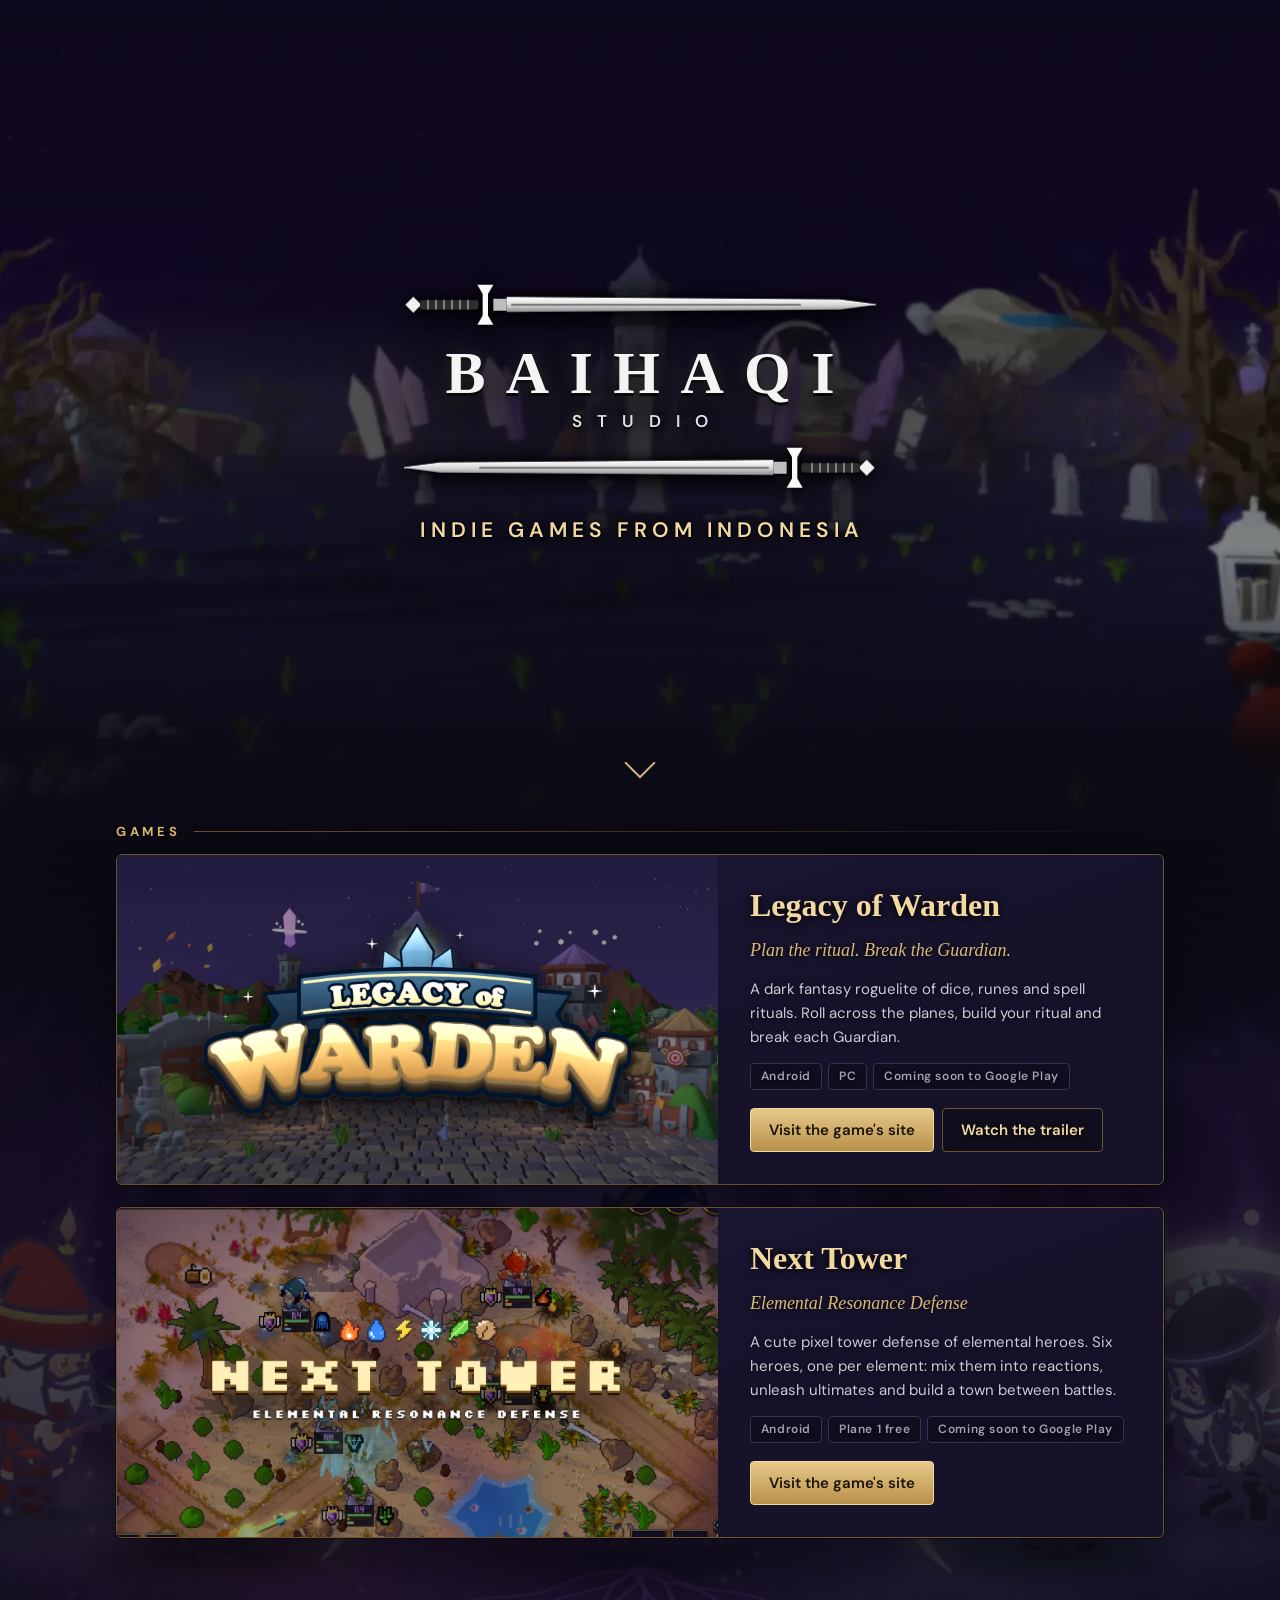
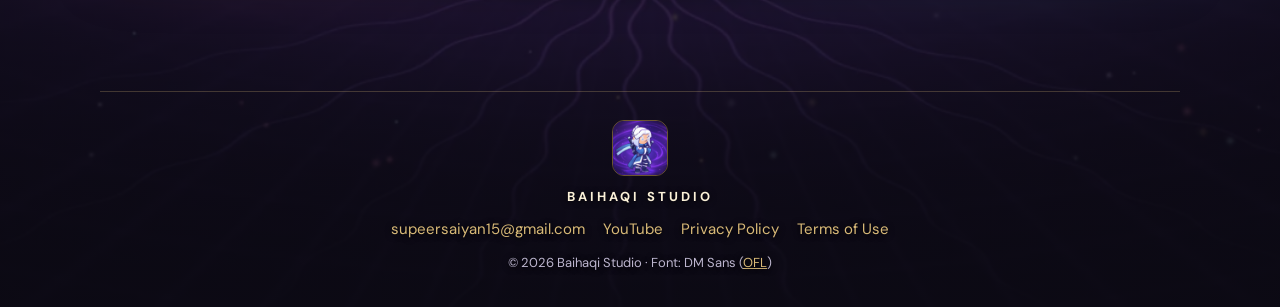
==== commit a5b367bf: "Header no longer lags; the splash gets shadows and a bigger tag line The header pictures come dimmed" ====
--- a/index.html
+++ b/index.html
@@ -23,7 +23,7 @@
 <link rel="icon" href="/favicon-192x192.png" type="image/png" sizes="192x192">
 <link rel="apple-touch-icon" href="/apple-touch-icon.png">
 <link rel="preload" href="fonts/dmsans.woff2" as="font" type="font/woff2" crossorigin>
-<link rel="stylesheet" href="css/site.css?v=202611053">
+<link rel="stylesheet" href="css/site.css?v=202611054">
 <script type="application/ld+json">
 {
  "@context": "https://schema.org",
--- a/css/site.css
+++ b/css/site.css
@@ -17,7 +17,7 @@
 /* Hero: Moonhaven at night (the game site's loop, leaves drifting) under the game's studio splash (transitions.js boot,
    boot.css): a sword slides in from the left above BAIHAQI, one from the right below it, then a glint runs down both blades */
 .hero{position:relative;height:clamp(420px,50vw,640px);overflow:hidden;isolation:isolate;background:#0c0a14 url(../img/head-warden-1.webp) 50% 50%/cover}
-.hero-art{position:absolute;inset:-6px;width:calc(100% + 12px);height:calc(100% + 12px);object-fit:cover;object-position:50% 40%;z-index:-2;filter:brightness(.56) saturate(.9) blur(1.5px)}
+.hero-art{position:absolute;inset:0;width:100%;height:100%;object-fit:cover;object-position:50% 40%;z-index:-2}
 .hero::after{content:"";position:absolute;inset:0;z-index:-1;background:radial-gradient(ellipse 58% 40% at 50% 27%,rgba(8,7,14,.62),transparent 78%),linear-gradient(180deg,rgba(12,10,20,.55) 0%,rgba(12,10,20,.15) 45%,rgba(12,10,20,0) 54%,rgba(12,10,20,.7) 72%,var(--bg) 88%)}
 .hero-text{position:absolute;left:0;right:0;top:clamp(28px,5vw,72px);padding:0 var(--gut);display:flex;flex-direction:column;align-items:center;text-align:center}
 .sword{display:block;width:min(84vw,480px);height:auto;opacity:0;transform:translateX(-62vw);animation:slide 1.9s .2s cubic-bezier(.16,.84,.24,1) forwards;filter:drop-shadow(0 4px 10px rgba(0,0,0,.75))}
@@ -32,7 +32,8 @@
 @keyframes slide{to{opacity:1;transform:none}}
 /* Behind the splash, the studio's worlds take turns (user, 5 Nov 2026): Legacy of Warden, Next Tower, Warden, Tower; 8 s each, a slow push in */
 .slides{overflow:hidden}
-.slides i{position:absolute;inset:0;background:50% 50%/cover no-repeat;opacity:0;animation:show 32s calc(var(--i) * 8s) infinite linear}
+/* the pictures come dimmed and softened in the files (no live filter: it made the page lag) */
+.slides i{position:absolute;inset:0;background:50% 50%/cover no-repeat;opacity:0;will-change:opacity,transform;animation:show 32s calc(var(--i) * 8s) infinite linear}
 @keyframes show{0%{opacity:0;transform:scale(1)}6%{opacity:1}25%{opacity:1}31%{opacity:0;transform:scale(1.07)}100%{opacity:0;transform:scale(1.07)}}
 @keyframes glint{to{transform:translateX(340px)}}
 @keyframes rise{to{opacity:1;transform:none}}
@@ -42,7 +43,12 @@
 /* The header fills the screen (user picked layout A, 31 Oct 2026), the splash sits in its middle over the town, an arrow points down to the games */
 .hero.lay-a{height:100vh;height:100svh;min-height:520px;max-height:980px}
 .lay-a .hero-text{top:46%;transform:translateY(-50%)}
-.lay-a::after{background:radial-gradient(ellipse 60% 38% at 50% 46%,rgba(8,7,14,.6),transparent 78%),linear-gradient(180deg,rgba(12,10,20,.45) 0%,rgba(12,10,20,.1) 30%,rgba(12,10,20,.1) 62%,rgba(12,10,20,.75) 82%,var(--bg) 94%)}
+.lay-a::after{background:radial-gradient(ellipse 62% 40% at 50% 46%,rgba(8,7,14,.74),transparent 80%),linear-gradient(180deg,rgba(12,10,20,.45) 0%,rgba(12,10,20,.1) 30%,rgba(12,10,20,.1) 62%,rgba(12,10,20,.75) 82%,var(--bg) 94%)}
+/* Shadows so the splash reads over any of the header pictures; the tag line bigger (user, 5 Nov 2026) */
+.mark-name{text-shadow:0 0 18px rgba(255,255,255,.16),0 3px 0 #000,0 4px 16px rgba(0,0,0,.95),0 0 34px rgba(0,0,0,.85)}
+.mark-sub{font-size:clamp(12px,1.6vw,17px);color:#e2e2e2;text-shadow:0 2px 0 #000,0 0 12px rgba(0,0,0,.95)}
+.hero-text p{font-size:clamp(15px,2vw,21px);letter-spacing:.24em;padding-left:.24em;text-shadow:0 2px 0 #000,0 0 14px rgba(0,0,0,.95),0 0 3px #000}
+.sword{filter:drop-shadow(0 4px 10px rgba(0,0,0,.9)) drop-shadow(0 0 3px #000)}
 /* Down arrow to the games */
 .lay-a .hero-down{display:block;position:absolute;left:50%;bottom:clamp(110px,14vh,150px);width:22px;height:22px;margin-left:-11px;border-right:2px solid var(--gold);border-bottom:2px solid var(--gold);transform:rotate(45deg);opacity:0;animation:fade .8s 2.8s forwards,bob 2s 3.6s ease-in-out infinite}
 @keyframes bob{0%,100%{transform:rotate(45deg) translate(0,0)}50%{transform:rotate(45deg) translate(5px,5px)}}
@@ -65,6 +71,12 @@
 .game-logo{position:relative;width:74%;height:auto;filter:drop-shadow(0 10px 22px rgba(0,0,0,.75));transition:transform .6s cubic-bezier(.2,.8,.2,1)}
 .game:hover .game-bg{transform:scale(1.05);filter:brightness(.74)}
 .game:hover .game-logo{transform:scale(1.03)}
+/* a video background: dimmed by an overlay, not a filter (a filter re-renders every frame) */
+video.game-bg{filter:none}
+.game:hover video.game-bg{filter:none}
+.game-art:has(video)::before{content:"";position:absolute;inset:0;z-index:1;background:rgba(6,5,12,.4);transition:background .4s;pointer-events:none}
+.game:hover .game-art:has(video)::before{background:rgba(6,5,12,.28)}
+.game-art:has(video) .game-logo{z-index:2}
 .game-body{display:flex;flex-direction:column;gap:12px;padding:clamp(18px,3vw,32px)}
 .game-body{text-shadow:0 1px 4px rgba(0,0,0,.85)}
 .game h3{font:700 clamp(24px,3.2vw,32px)/1.15 var(--serif);color:var(--gold-hi);text-shadow:0 2px 10px #000}
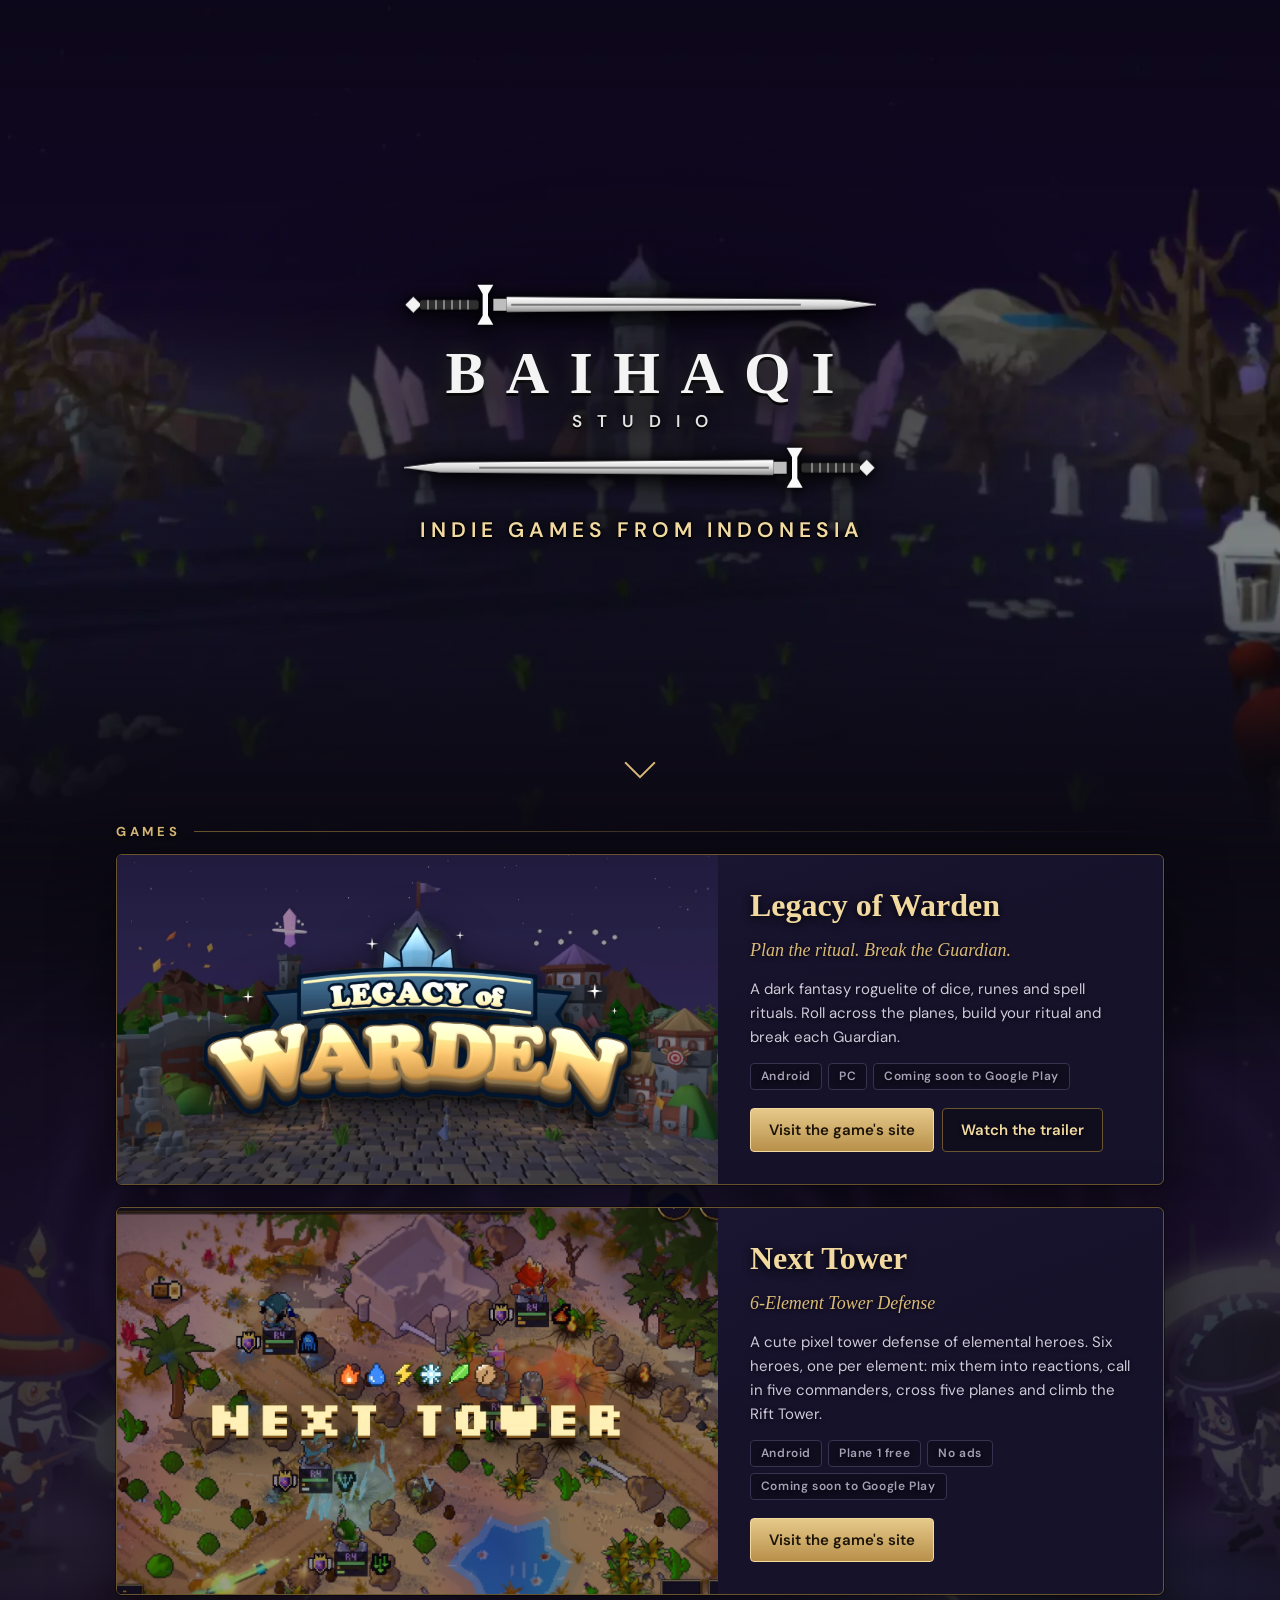
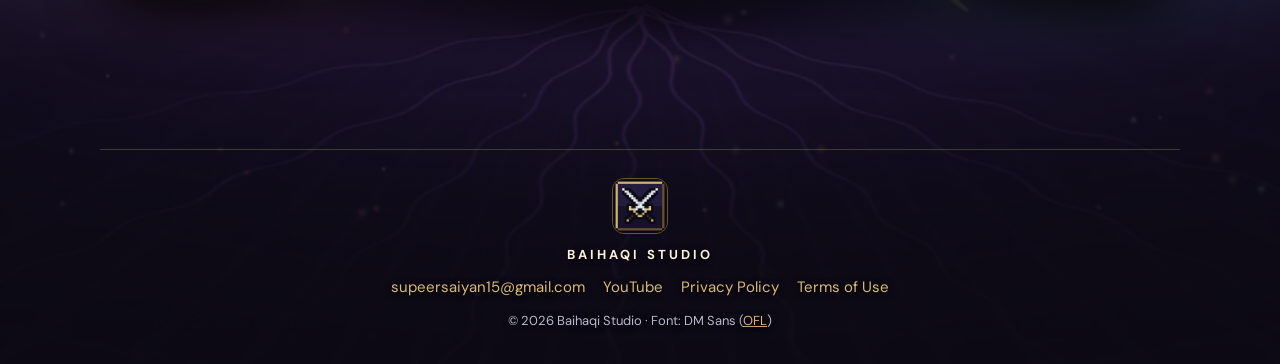
==== commit 8a1dccdc: "Studio icon: two crossed pixel swords (user pick); manifest, sitemap lastmod, robots lists the game " ====
--- a/index.html
+++ b/index.html
@@ -20,8 +20,10 @@
 <meta name="twitter:image" content="https://fighterloo.github.io/img/share.jpg">
 <link rel="icon" href="/favicon.ico" sizes="any">
 <link rel="icon" href="/favicon-48x48.png" type="image/png" sizes="48x48">
+<link rel="icon" href="/favicon-96x96.png" type="image/png" sizes="96x96">
 <link rel="icon" href="/favicon-192x192.png" type="image/png" sizes="192x192">
 <link rel="apple-touch-icon" href="/apple-touch-icon.png">
+<link rel="manifest" href="/site.webmanifest">
 <link rel="preload" href="fonts/dmsans.woff2" as="font" type="font/woff2" crossorigin>
 <link rel="stylesheet" href="css/site.css?v=202611054">
 <script type="application/ld+json">
@@ -61,7 +63,7 @@
    "name": "Next Tower",
    "url": "https://fighterloo.github.io/next-tower-site/",
    "image": "https://fighterloo.github.io/next-tower-site/img/share.jpg",
-   "description": "A cute pixel tower defense of elemental heroes: six heroes, one per element, element reactions, ultimates and a town to build.",
+   "description": "A cute pixel-art tower defense: six heroes, one per element, 15 reactions, five commanders, five planes, the Rift Tower, puzzles, minigames and a town to build. Plane 1 free.",
    "gamePlatform": ["Android"],
    "author": {"@id": "https://fighterloo.github.io/#org"},
    "publisher": {"@id": "https://fighterloo.github.io/#org"}
@@ -127,13 +129,13 @@
       <li class="game">
         <a class="game-art" href="https://fighterloo.github.io/next-tower-site/" tabindex="-1" aria-hidden="true">
           <img class="game-bg" src="img/nt-art.webp" alt="" width="1600" height="900" loading="lazy">
-          <img class="game-logo" src="img/nt-logo.webp" alt="" width="1200" height="332" loading="lazy">
+          <img class="game-logo" src="img/nt-logo.webp?v=2" alt="" width="1200" height="246" loading="lazy">
         </a>
         <div class="game-body">
           <h3><a href="https://fighterloo.github.io/next-tower-site/">Next Tower</a></h3>
-          <p class="game-tag">Elemental Resonance Defense</p>
-          <p>A cute pixel tower defense of elemental heroes. Six heroes, one per element: mix them into reactions, unleash ultimates and build a town between battles.</p>
-          <ul class="facts"><li>Android</li><li>Plane 1 free</li><li>Coming soon to Google Play</li></ul>
+          <p class="game-tag">6-Element Tower Defense</p>
+          <p>A cute pixel tower defense of elemental heroes. Six heroes, one per element: mix them into reactions, call in five commanders, cross five planes and climb the Rift Tower.</p>
+          <ul class="facts"><li>Android</li><li>Plane 1 free</li><li>No ads</li><li>Coming soon to Google Play</li></ul>
           <div class="game-cta">
             <a class="btn btn-gold" href="https://fighterloo.github.io/next-tower-site/">Visit the game's site</a>
           </div>
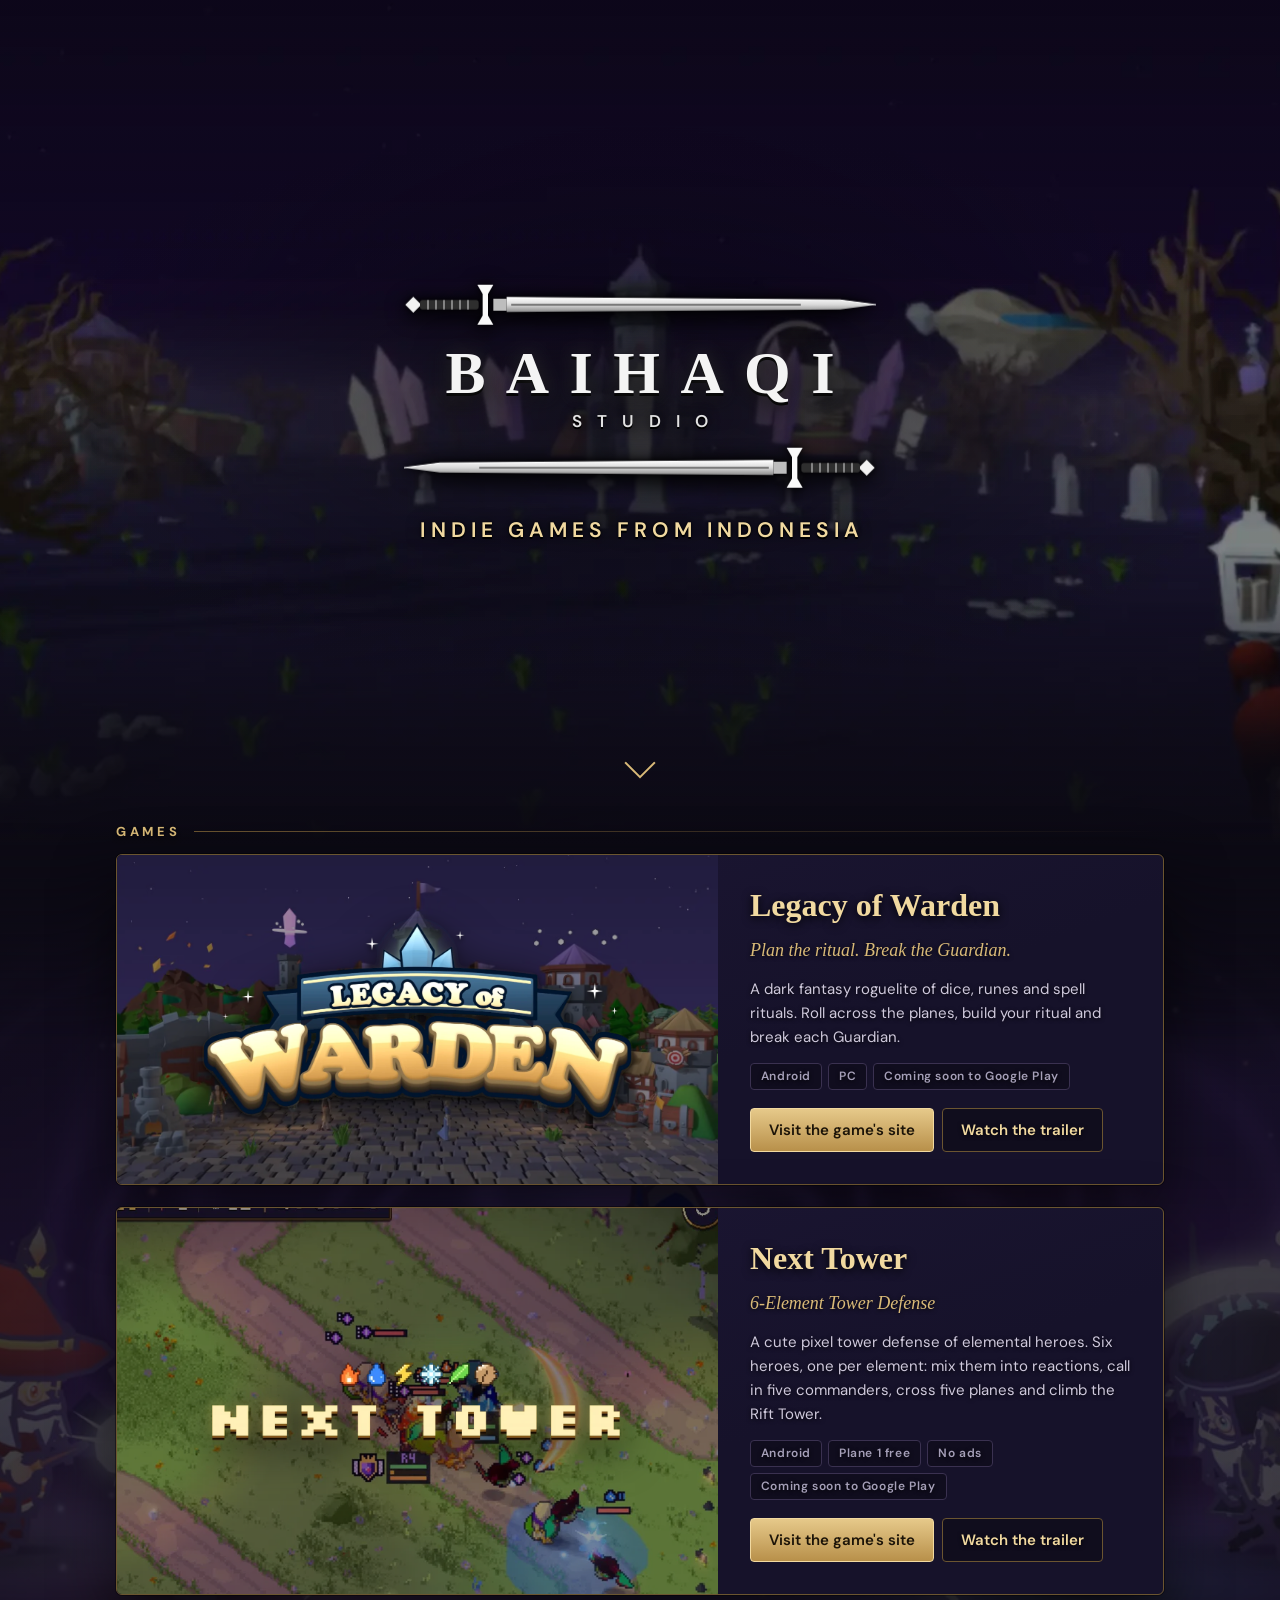
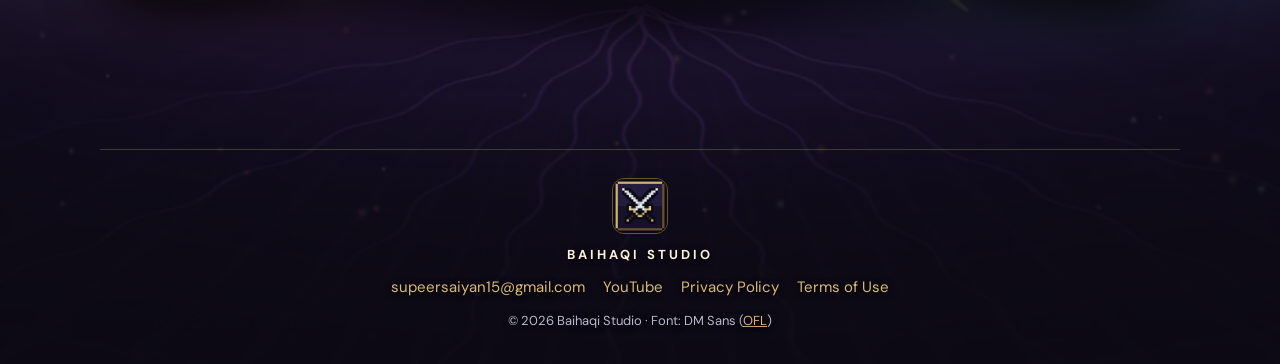
==== commit a10d4c50: "Next Tower card: a 10 s muted loop from the English trailer (Scalding Steam, Conduction, Frost Wall," ====
--- a/index.html
+++ b/index.html
@@ -128,7 +128,7 @@
       </li>
       <li class="game">
         <a class="game-art" href="https://fighterloo.github.io/next-tower-site/" tabindex="-1" aria-hidden="true">
-          <img class="game-bg" src="img/nt-art.webp" alt="" width="1600" height="900" loading="lazy">
+          <video class="game-bg" src="media/nexttower-loop.mp4" poster="img/nexttower-poster.webp" autoplay muted loop playsinline preload="metadata" aria-hidden="true"></video>
           <img class="game-logo" src="img/nt-logo.webp?v=2" alt="" width="1200" height="246" loading="lazy">
         </a>
         <div class="game-body">
@@ -138,6 +138,7 @@
           <ul class="facts"><li>Android</li><li>Plane 1 free</li><li>No ads</li><li>Coming soon to Google Play</li></ul>
           <div class="game-cta">
             <a class="btn btn-gold" href="https://fighterloo.github.io/next-tower-site/">Visit the game's site</a>
+            <a class="btn" href="https://www.youtube.com/watch?v=kN2SQPyae_0" target="_blank" rel="noopener">Watch the trailer</a>
           </div>
         </div>
       </li>
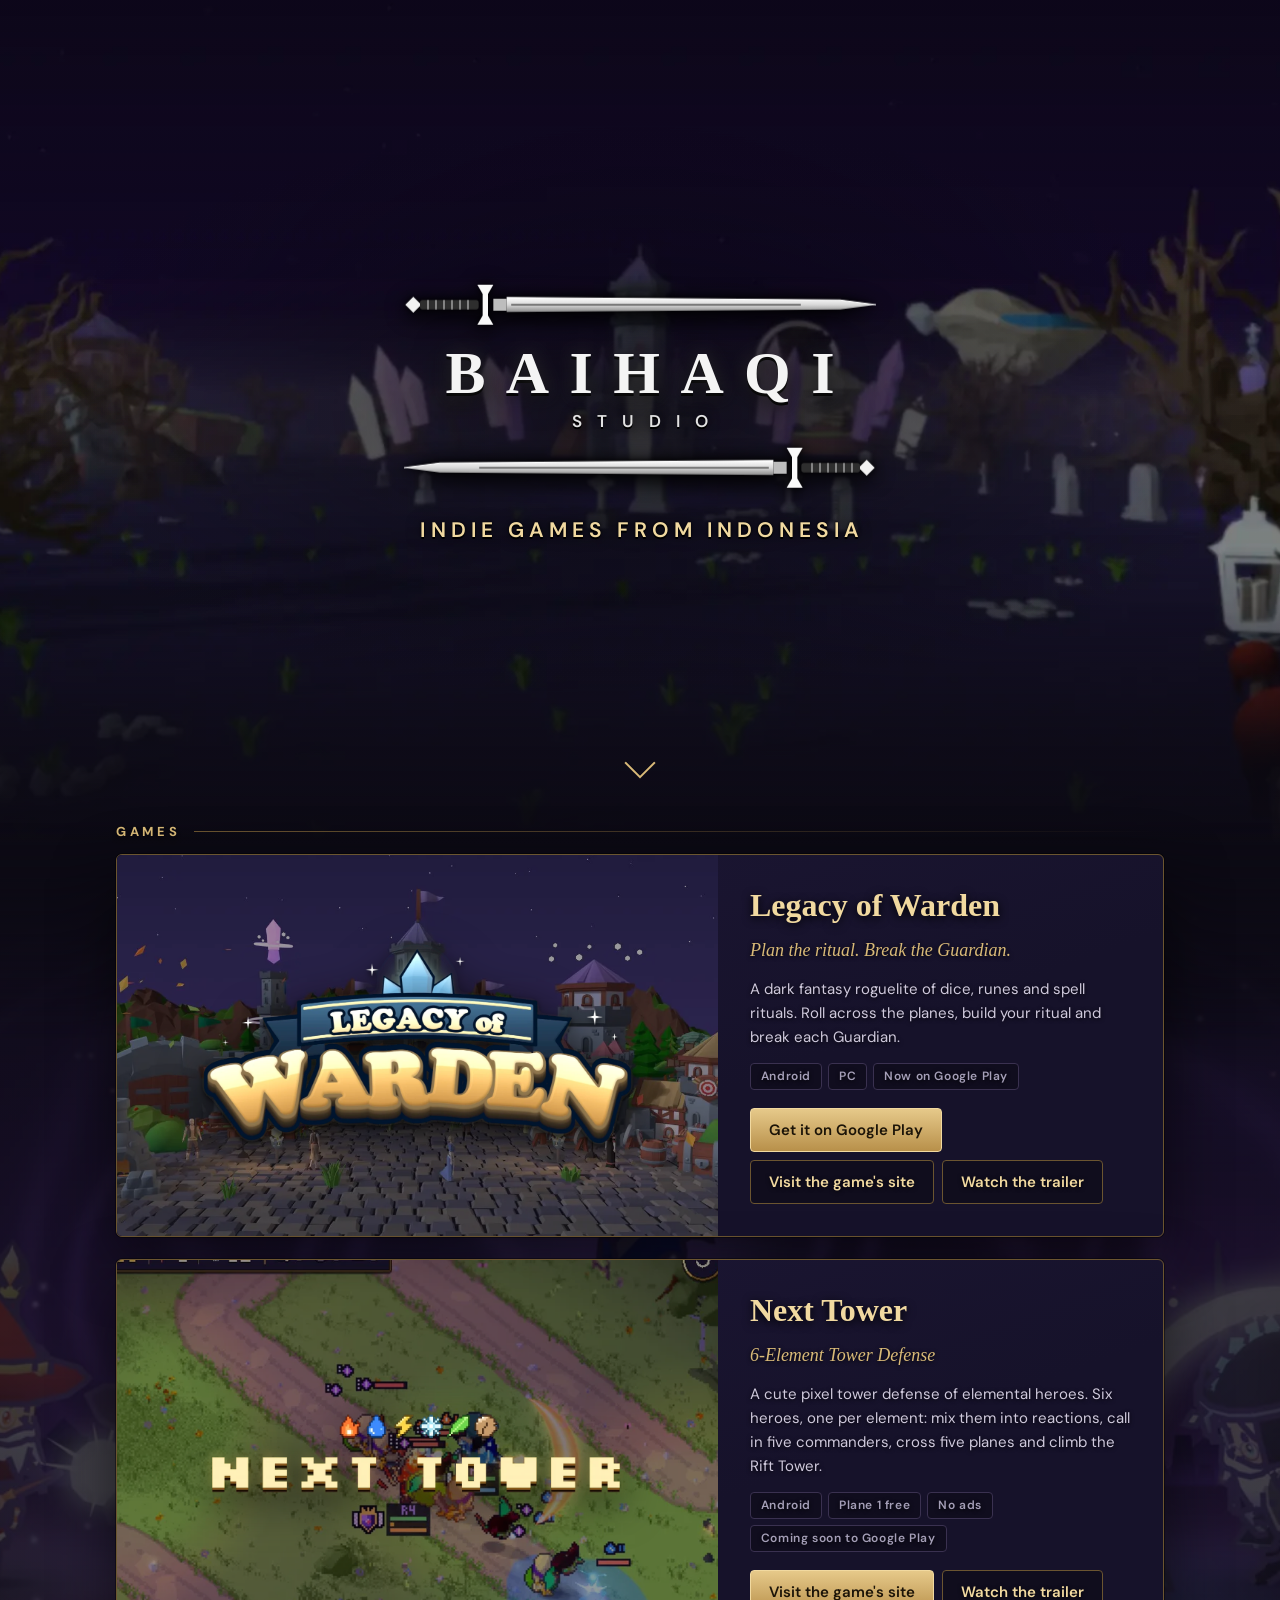
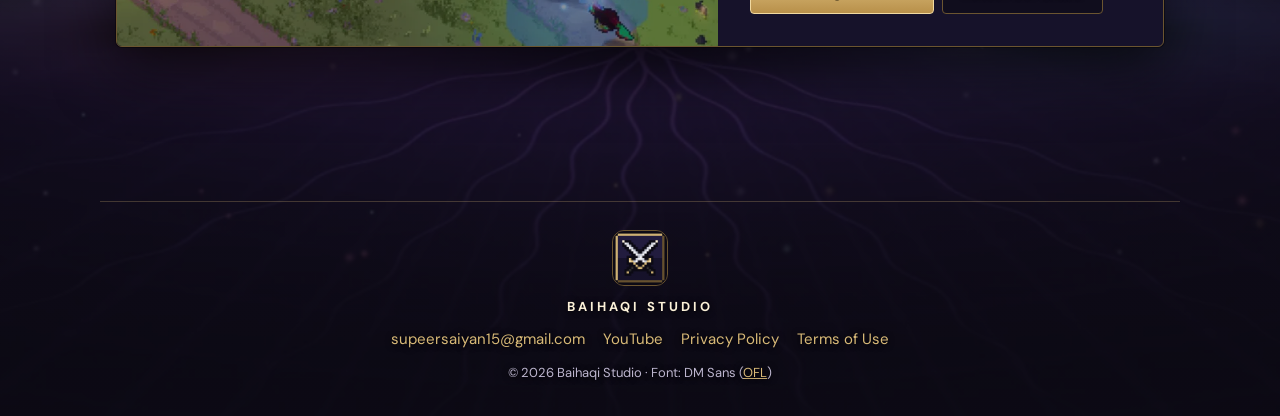
==== commit 430a3ce8: "Legacy of Warden is live: Now on Google Play, with a store button Co-Authored-By: Claude Sonnet 5.5 " ====
--- a/index.html
+++ b/index.html
@@ -18,12 +18,12 @@
 <meta name="twitter:card" content="summary_large_image">
 <meta name="twitter:title" content="Baihaqi Studio">
 <meta name="twitter:image" content="https://fighterloo.github.io/img/share.jpg">
-<link rel="icon" href="/favicon.ico" sizes="any">
-<link rel="icon" href="/favicon-48x48.png" type="image/png" sizes="48x48">
-<link rel="icon" href="/favicon-96x96.png" type="image/png" sizes="96x96">
-<link rel="icon" href="/favicon-192x192.png" type="image/png" sizes="192x192">
-<link rel="apple-touch-icon" href="/apple-touch-icon.png">
-<link rel="manifest" href="/site.webmanifest">
+<link rel="icon" href="/favicon.ico?v=2" sizes="any">
+<link rel="icon" href="/favicon-48x48.png?v=2" type="image/png" sizes="48x48">
+<link rel="icon" href="/favicon-96x96.png?v=2" type="image/png" sizes="96x96">
+<link rel="icon" href="/favicon-192x192.png?v=2" type="image/png" sizes="192x192">
+<link rel="apple-touch-icon" href="/apple-touch-icon.png?v=2">
+<link rel="manifest" href="/site.webmanifest?v=2">
 <link rel="preload" href="fonts/dmsans.woff2" as="font" type="font/woff2" crossorigin>
 <link rel="stylesheet" href="css/site.css?v=202611054">
 <script type="application/ld+json">
@@ -112,23 +112,24 @@
     <ul class="games">
       <li class="game">
         <a class="game-art" href="https://fighterloo.github.io/legacy-of-warden-site/" tabindex="-1" aria-hidden="true">
-          <video class="game-bg" src="media/moonhaven-loop.mp4" poster="img/moonhaven.webp" autoplay muted loop playsinline preload="metadata" aria-hidden="true"></video>
+          <video class="game-bg" src="media/moonhaven-loop.mp4" poster="img/moonhaven.webp" muted loop playsinline preload="metadata" aria-hidden="true" data-loop></video>
           <img class="game-logo" src="img/game-logo.webp" alt="" width="1200" height="587" loading="lazy">
         </a>
         <div class="game-body">
           <h3><a href="https://fighterloo.github.io/legacy-of-warden-site/">Legacy of Warden</a></h3>
           <p class="game-tag">Plan the ritual. Break the Guardian.</p>
           <p>A dark fantasy roguelite of dice, runes and spell rituals. Roll across the planes, build your ritual and break each Guardian.</p>
-          <ul class="facts"><li>Android</li><li>PC</li><li>Coming soon to Google Play</li></ul>
+          <ul class="facts"><li>Android</li><li>PC</li><li>Now on Google Play</li></ul>
           <div class="game-cta">
-            <a class="btn btn-gold" href="https://fighterloo.github.io/legacy-of-warden-site/">Visit the game's site</a>
+            <a class="btn btn-gold" href="https://play.google.com/store/apps/details?id=com.legacyofwarden.game" rel="noopener">Get it on Google Play</a>
+            <a class="btn" href="https://fighterloo.github.io/legacy-of-warden-site/">Visit the game's site</a>
             <a class="btn" href="https://www.youtube.com/watch?v=ZIGFAp2W-pY" target="_blank" rel="noopener">Watch the trailer</a>
           </div>
         </div>
       </li>
       <li class="game">
         <a class="game-art" href="https://fighterloo.github.io/next-tower-site/" tabindex="-1" aria-hidden="true">
-          <video class="game-bg" src="media/nexttower-loop.mp4" poster="img/nexttower-poster.webp" autoplay muted loop playsinline preload="metadata" aria-hidden="true"></video>
+          <video class="game-bg" src="media/nexttower-loop.mp4" poster="img/nexttower-poster.webp" muted loop playsinline preload="metadata" aria-hidden="true" data-loop></video>
           <img class="game-logo" src="img/nt-logo.webp?v=2" alt="" width="1200" height="246" loading="lazy">
         </a>
         <div class="game-body">
@@ -159,5 +160,29 @@
 </footer>
 </div>
 
+<script>
+/* Card videos: each plays only while its card is on screen, and both rest while the page scrolls (two videos decoding
+   during a scroll made it stutter, 14 Nov 2026); they carry on 200 ms after the scroll stops. */
+(function () {
+  var vids = [].slice.call(document.querySelectorAll('video[data-loop]'));
+  if (!vids.length || !('IntersectionObserver' in window)) { vids.forEach(function (v) { v.play().catch(function () {}); }); return; }
+  if (window.matchMedia && matchMedia('(prefers-reduced-motion: reduce)').matches) return;
+  var seen = new Map(), scrolling = false, idle = null;
+  function sync() {
+    vids.forEach(function (v) {
+      if (seen.get(v) && !scrolling && !document.hidden) { if (v.paused) v.play().catch(function () {}); }
+      else if (!v.paused) v.pause();
+    });
+  }
+  var io = new IntersectionObserver(function (es) { es.forEach(function (e) { seen.set(e.target, e.intersectionRatio >= 0.35); }); sync(); }, { threshold: [0, 0.35, 0.7] });
+  vids.forEach(function (v) { seen.set(v, false); io.observe(v); });
+  addEventListener('scroll', function () {
+    if (!scrolling) { scrolling = true; sync(); }
+    clearTimeout(idle);
+    idle = setTimeout(function () { scrolling = false; sync(); }, 200);
+  }, { passive: true });
+  document.addEventListener('visibilitychange', sync);
+})();
+</script>
 </body>
 </html>
